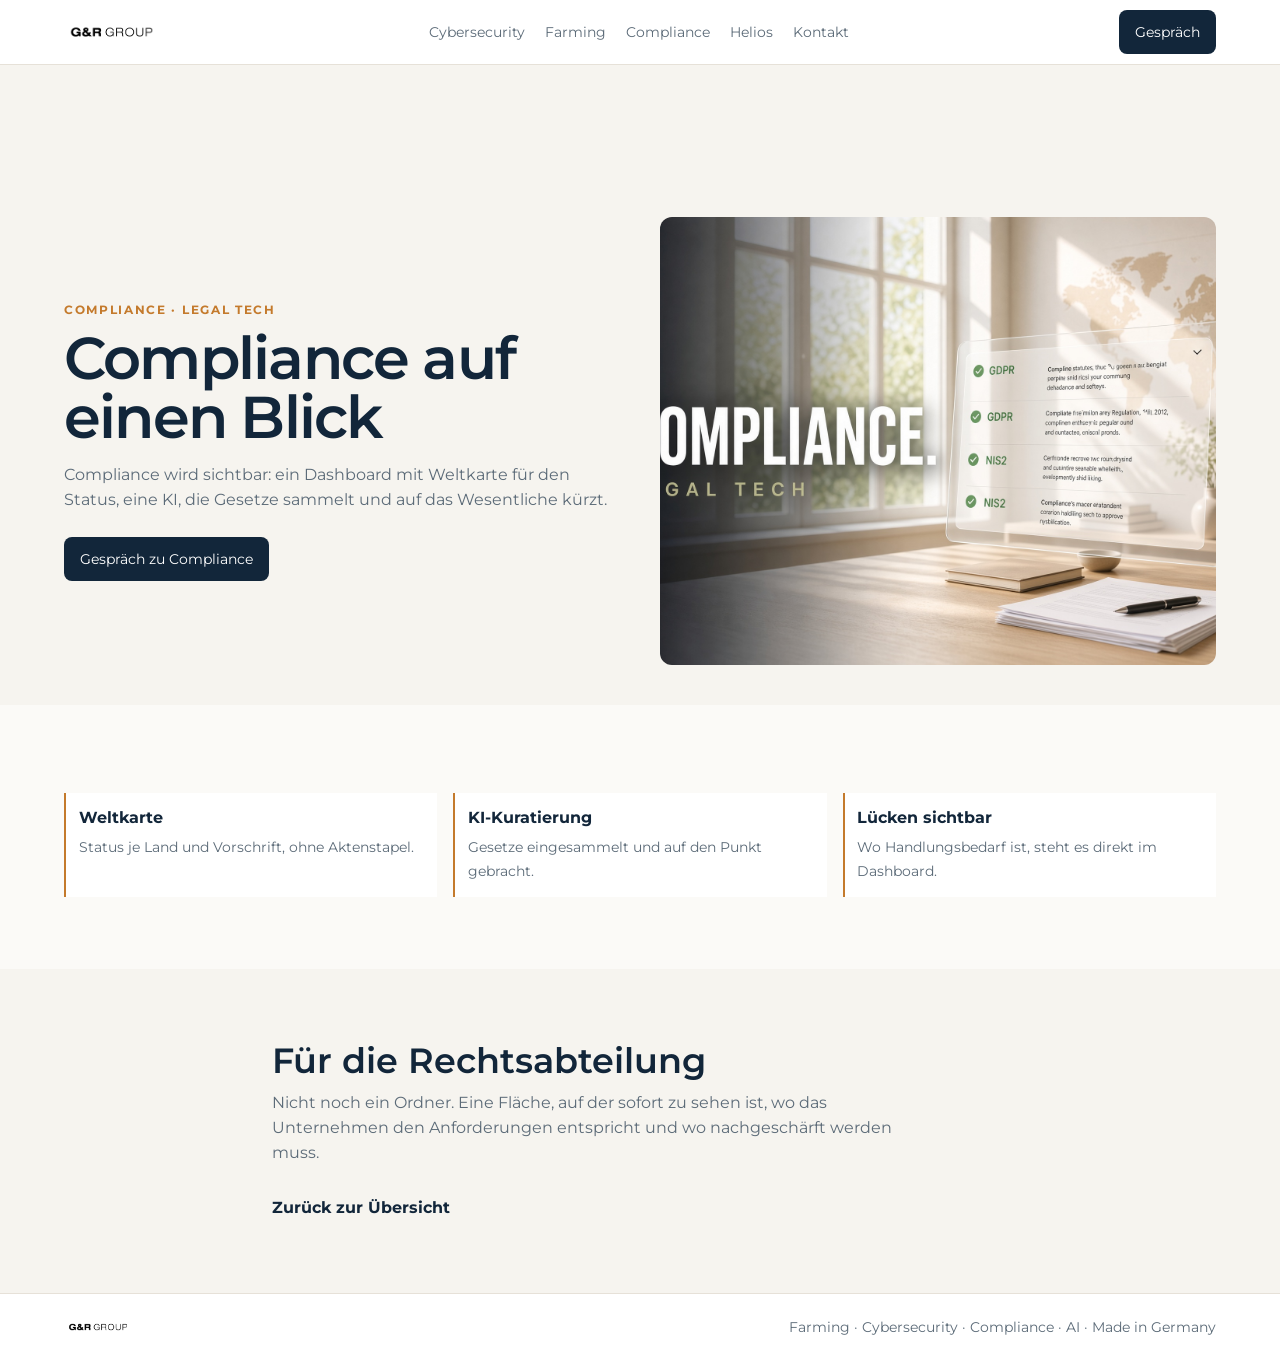
==== site/compliance.html @ ed14daca "Add product pages for Sentry, Farming, Compliance and Helios" ====
<!DOCTYPE html>
<html lang="de">
<head>
  <meta charset="UTF-8" />
  <meta name="viewport" content="width=device-width, initial-scale=1" />
  <title>Compliance · G&R Group</title>
  <meta name="description" content="Compliance wird sichtbar: Dashboard mit Weltkarte und KI, die Gesetze auf das Wesentliche kürzt." />
  <link rel="icon" href="favicon.svg" />
  <link rel="stylesheet" href="https://fonts.googleapis.com/css2?family=Montserrat:wght@500;600;700&display=swap" />
  <link rel="stylesheet" href="styles.css" />
</head>
<body>
  <header class="nav">
    <div class="wrap nav-inner">
      <a href="index.html"><img src="images/gr-group.png" alt="G&R Group" class="logo" /></a>
      <nav class="links" id="links">
        <a href="sentry.html">Cybersecurity</a>
        <a href="farming.html">Farming</a>
        <a href="compliance.html">Compliance</a>
        <a href="helios.html">Helios</a>
        <a href="index.html#kontakt">Kontakt</a>
      </nav>
      <div class="nav-actions">
        <a class="btn" href="index.html#kontakt">Gespräch</a>
        <button class="menu" id="menu" type="button" aria-label="Menü">Menü</button>
      </div>
    </div>
  </header>
  <main>
    <section class="hero page-hero">
      <div class="wrap hero-grid">
        <div>
          <p class="kicker">COMPLIANCE · LEGAL TECH</p>
          <h1>Compliance auf einen Blick</h1>
          <p class="lead">Compliance wird sichtbar: ein Dashboard mit Weltkarte für den Status, eine KI, die Gesetze sammelt und auf das Wesentliche kürzt.</p>
          <a class="btn" href="index.html#kontakt">Gespräch zu Compliance</a>
        </div>
        <img src="images/compliance.jpg" alt="Compliance" />
      </div>
    </section>
    <section>
      <div class="wrap">
        <div class="facts">
          <div class="fact"><strong>Weltkarte</strong><span>Status je Land und Vorschrift, ohne Aktenstapel.</span></div>
          <div class="fact"><strong>KI-Kuratierung</strong><span>Gesetze eingesammelt und auf den Punkt gebracht.</span></div>
          <div class="fact"><strong>Lücken sichtbar</strong><span>Wo Handlungsbedarf ist, steht es direkt im Dashboard.</span></div>
        </div>
      </div>
    </section>
    <section class="paper">
      <div class="wrap narrow">
        <h2>Für die Rechtsabteilung</h2>
        <p class="lead">Nicht noch ein Ordner. Eine Fläche, auf der sofort zu sehen ist, wo das Unternehmen den Anforderungen entspricht und wo nachgeschärft werden muss.</p>
        <a class="more" href="index.html">Zurück zur Übersicht</a>
      </div>
    </section>
  </main>
  <footer>
    <div class="wrap foot">
      <img src="images/gr-group.png" alt="G&R Group" class="foot-logo" />
      <p>Farming · Cybersecurity · Compliance · AI · Made in Germany</p>
    </div>
  </footer>
  <script src="app.js"></script>
</body>
</html>
---- site/styles.css ----
:root {
  --ink: #12263a;
  --muted: #5c6b78;
  --line: #e6e1d8;
  --paper: #f6f4ef;
  --bg: #fbfaf7;
  --copper: #c47a2c;
  --white: #fff;
}
* { box-sizing: border-box; margin: 0; padding: 0; }
html { scroll-behavior: smooth; }
body {
  font-family: Montserrat, "Segoe UI", sans-serif;
  color: var(--ink);
  background: var(--bg);
  line-height: 1.55;
}
img { max-width: 100%; display: block; }
a { color: inherit; text-decoration: none; }
.wrap { width: min(72rem, calc(100% - 2.5rem)); margin: 0 auto; }
.narrow { max-width: 46rem; }

.nav {
  position: sticky; top: 0; z-index: 20;
  background: rgba(255,255,255,.95);
  border-bottom: 1px solid var(--line);
  backdrop-filter: blur(10px);
}
.nav-inner { display: flex; align-items: center; justify-content: space-between; height: 4rem; gap: 1rem; }
.logo { height: 1.75rem; width: auto; }
.links { display: flex; gap: 1.25rem; color: var(--muted); font-size: .9rem; }
.links a:hover { color: var(--ink); }
.nav-actions { display: flex; align-items: center; gap: .5rem; }
.btn {
  display: inline-flex; align-items: center; justify-content: center;
  background: var(--ink); color: var(--white); font-weight: 600;
  padding: .7rem 1rem; border-radius: .5rem; border: 0; cursor: pointer; font: inherit; font-size: .9rem;
}
.menu {
  display: none; background: #fff; border: 1px solid var(--line); border-radius: .5rem;
  height: 2.75rem; padding: 0 .8rem; font: inherit; cursor: pointer;
}

.hero { background: var(--paper); }
.hero-grid { display: grid; grid-template-columns: 1fr 1fr; gap: 2.5rem; align-items: center; padding: 5rem 0; }
.hero img, .band img, .wide, .card img, .grid-2 img, .mini img {
  width: 100%; border-radius: .75rem; object-fit: cover;
}
.hero img { height: 28rem; }
.kicker { color: var(--copper); letter-spacing: .14em; font-size: .75rem; font-weight: 700; margin-bottom: .6rem; }
h1 { font-size: clamp(2.6rem, 5vw, 3.7rem); line-height: 1; letter-spacing: -.03em; font-weight: 600; margin-bottom: 1rem; }
h2 { font-size: clamp(1.7rem, 3vw, 2.2rem); line-height: 1.15; font-weight: 600; margin-bottom: .6rem; }
.lead { color: var(--muted); max-width: 40rem; margin-bottom: 1.5rem; }

section { padding: 4.5rem 0; }
.paper { background: var(--paper); }
.grid-4, .grid-2, .facts, .mini { display: grid; gap: 1rem; }
.grid-4 { grid-template-columns: repeat(4, 1fr); }
.grid-2, .mini { grid-template-columns: 1fr 1fr; margin-top: 1rem; }
.card { display: block; background: #fff; border: 1px solid var(--line); border-radius: .75rem; overflow: hidden; }
.card img { height: 11rem; border-radius: 0; }
.card div { padding: 1rem; }
.card h3 { font-size: 1rem; margin-bottom: .3rem; }
.card p { font-size: .85rem; color: var(--muted); }
.band { display: grid; grid-template-columns: 1fr 1fr; gap: 2rem; align-items: center; }
.band img { height: 20rem; }
.band.reverse { direction: rtl; }
.band.reverse > * { direction: ltr; }
.mini img { height: 13rem; }
.mini .contain { object-fit: contain; background: #fff; }
.wide { height: 22rem; margin-bottom: .25rem; }
.facts { grid-template-columns: repeat(3, 1fr); margin-top: 1rem; }
.fact { background: #fff; border-left: 2px solid var(--copper); padding: .8rem; }
.fact strong { display: block; margin-bottom: .25rem; }
.fact span { font-size: .85rem; color: var(--muted); }

form { display: grid; grid-template-columns: 1fr 1fr; gap: .7rem; }
form input, form textarea, form select {
  width: 100%; padding: .8rem; border: 1px solid var(--line); border-radius: .5rem; background: #fff; font: inherit;
}
form textarea { grid-column: 1 / -1; min-height: 8rem; }
.span { grid-column: 1 / -1; }
.more { display: inline-block; margin-top: .4rem; font-weight: 700; color: var(--ink); }
.more:hover { color: var(--copper); }
.page-hero { padding-bottom: 0; }
.page-hero .hero-grid { padding-bottom: 2.5rem; }

footer { background: #fff; border-top: 1px solid var(--line); padding: 1.4rem 0; color: var(--muted); font-size: .9rem; }
.foot { display: flex; justify-content: space-between; gap: .8rem; align-items: center; flex-wrap: wrap; }
.foot-logo { height: 1.25rem; width: auto; }

@media (max-width: 900px) {
  .links { display: none; }
  .links.open {
    display: flex; flex-direction: column; position: absolute; left: 0; right: 0; top: 4rem;
    background: #fff; border-bottom: 1px solid var(--line); padding: .6rem 1.2rem 1rem;
  }
  .links.open a { padding: .7rem 0; }
  .menu { display: inline-flex; }
  .hero-grid, .grid-4, .grid-2, .band, .facts, form, .mini { grid-template-columns: 1fr; }
  .band.reverse { direction: ltr; }
  .hero img, .band img { height: 16rem; }
  .hero-grid { padding: 3rem 0; }
}
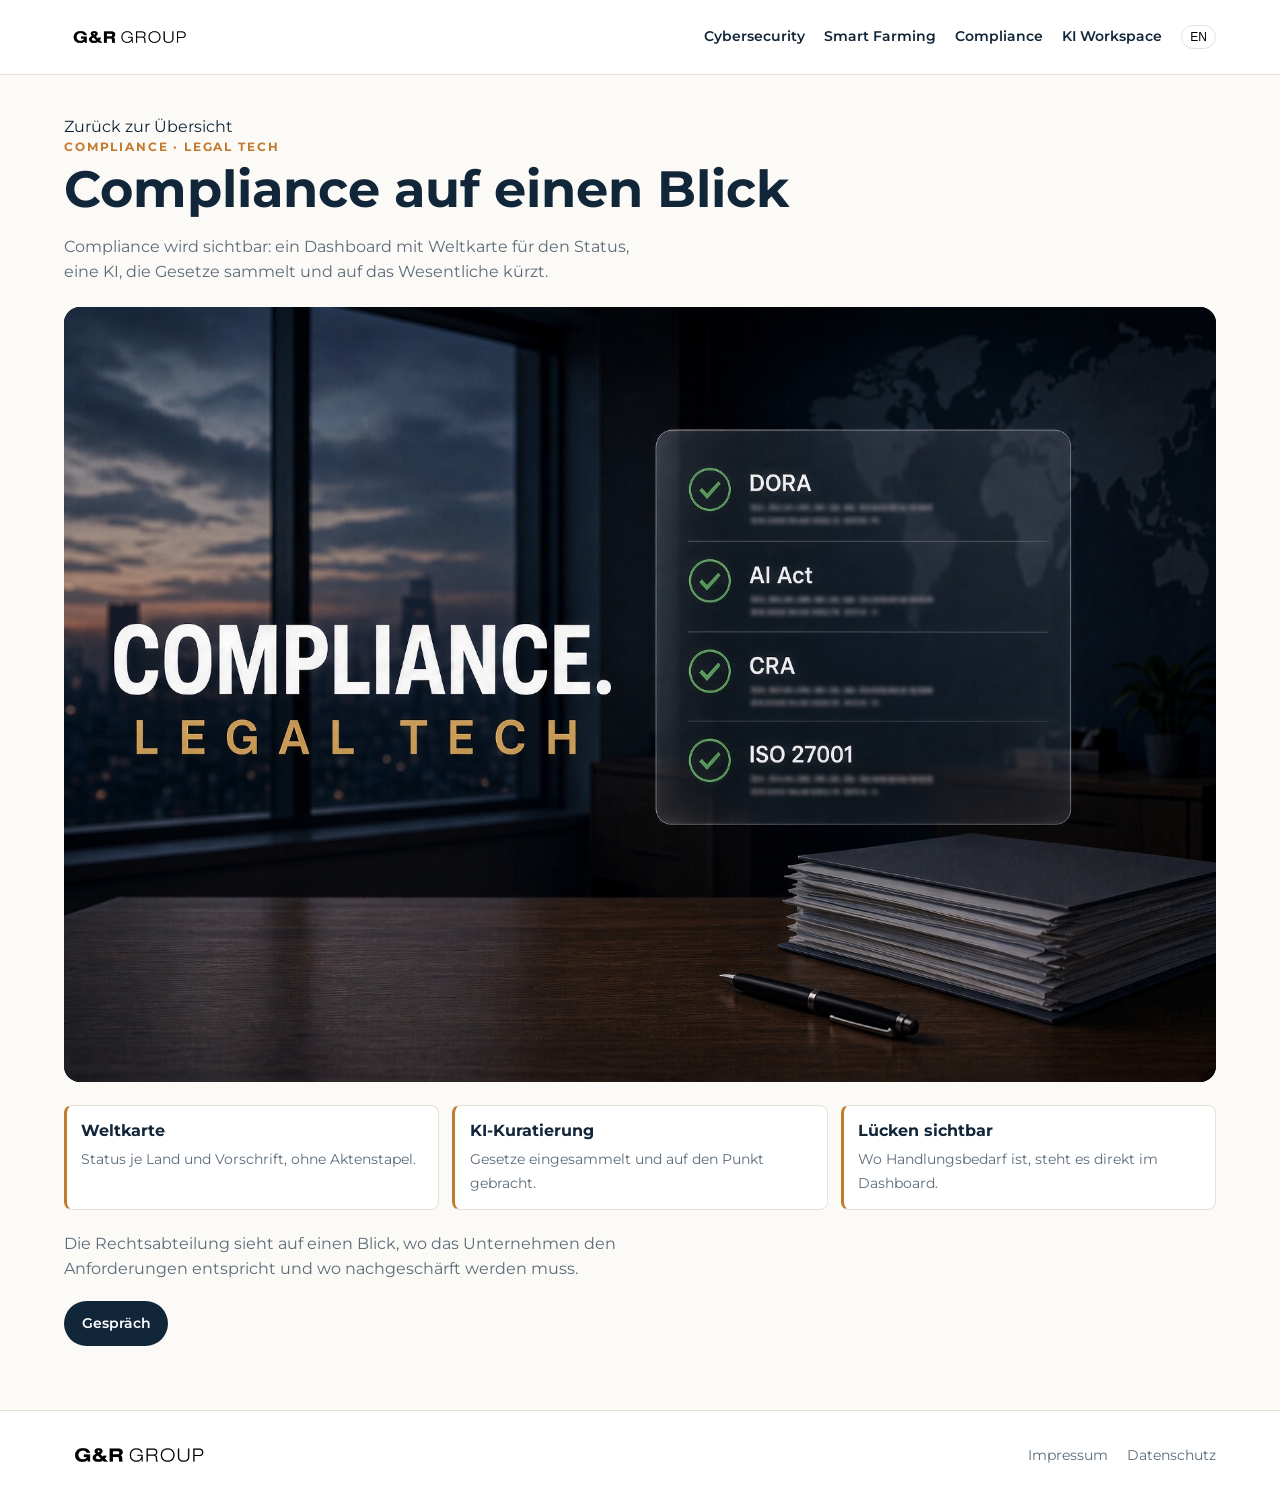
==== commit 14c5ef6f: "Update site: current pages, G&R logo, full images on small screens" ====
--- a/site/compliance.html
+++ b/site/compliance.html
@@ -4,61 +4,44 @@
   <meta charset="UTF-8" />
   <meta name="viewport" content="width=device-width, initial-scale=1" />
   <title>Compliance · G&R Group</title>
-  <meta name="description" content="Compliance wird sichtbar: Dashboard mit Weltkarte und KI, die Gesetze auf das Wesentliche kürzt." />
-  <link rel="icon" href="favicon.svg" />
+  <link rel="icon" href="favicon.svg" type="image/svg+xml" />
   <link rel="stylesheet" href="https://fonts.googleapis.com/css2?family=Montserrat:wght@500;600;700&display=swap" />
   <link rel="stylesheet" href="styles.css" />
 </head>
-<body>
+<body data-page="comp">
   <header class="nav">
     <div class="wrap nav-inner">
-      <a href="index.html"><img src="images/gr-group.png" alt="G&R Group" class="logo" /></a>
-      <nav class="links" id="links">
-        <a href="sentry.html">Cybersecurity</a>
-        <a href="farming.html">Farming</a>
-        <a href="compliance.html">Compliance</a>
-        <a href="helios.html">Helios</a>
-        <a href="index.html#kontakt">Kontakt</a>
+      <a href="index.html"><img src="images/logo.png" alt="G&R Group" class="logo" /></a>
+      <nav class="nav-links">
+        <a href="sentry.html" data-i18n="cyber">Cybersecurity</a>
+        <a href="farming.html" data-i18n="farming">Smart Farming</a>
+        <a href="compliance.html" data-i18n="compliance">Compliance</a>
+        <a href="helios.html" data-i18n="aios">KI Workspace</a>
+        <button class="lang" id="langBtn" type="button">EN</button>
       </nav>
-      <div class="nav-actions">
-        <a class="btn" href="index.html#kontakt">Gespräch</a>
-        <button class="menu" id="menu" type="button" aria-label="Menü">Menü</button>
-      </div>
     </div>
   </header>
-  <main>
-    <section class="hero page-hero">
-      <div class="wrap hero-grid">
-        <div>
-          <p class="kicker">COMPLIANCE · LEGAL TECH</p>
-          <h1>Compliance auf einen Blick</h1>
-          <p class="lead">Compliance wird sichtbar: ein Dashboard mit Weltkarte für den Status, eine KI, die Gesetze sammelt und auf das Wesentliche kürzt.</p>
-          <a class="btn" href="index.html#kontakt">Gespräch zu Compliance</a>
-        </div>
-        <img src="images/compliance.jpg" alt="Compliance" />
-      </div>
-    </section>
-    <section>
-      <div class="wrap">
-        <div class="facts">
-          <div class="fact"><strong>Weltkarte</strong><span>Status je Land und Vorschrift, ohne Aktenstapel.</span></div>
-          <div class="fact"><strong>KI-Kuratierung</strong><span>Gesetze eingesammelt und auf den Punkt gebracht.</span></div>
-          <div class="fact"><strong>Lücken sichtbar</strong><span>Wo Handlungsbedarf ist, steht es direkt im Dashboard.</span></div>
-        </div>
-      </div>
-    </section>
-    <section class="paper">
-      <div class="wrap narrow">
-        <h2>Für die Rechtsabteilung</h2>
-        <p class="lead">Nicht noch ein Ordner. Eine Fläche, auf der sofort zu sehen ist, wo das Unternehmen den Anforderungen entspricht und wo nachgeschärft werden muss.</p>
-        <a class="more" href="index.html">Zurück zur Übersicht</a>
-      </div>
-    </section>
+  <main class="wrap page">
+    <a class="back" href="index.html" data-i18n="backHome">Zurück zur Übersicht</a>
+    <p class="kicker">COMPLIANCE · LEGAL TECH</p>
+    <h1 data-i18n="compTitle">Compliance auf einen Blick</h1>
+    <p class="lead" data-i18n="compLead">Compliance wird sichtbar: ein Dashboard mit Weltkarte für den Status, eine KI, die Gesetze sammelt und auf das Wesentliche kürzt.</p>
+    <img class="hero-img" src="images/compliance.jpg" alt="Compliance" />
+    <div class="facts">
+      <div class="fact"><strong data-i18n="co1t">Weltkarte</strong><span data-i18n="co1d">Status je Land und Vorschrift, ohne Aktenstapel.</span></div>
+      <div class="fact"><strong data-i18n="co2t">KI-Kuratierung</strong><span data-i18n="co2d">Gesetze eingesammelt und auf den Punkt gebracht.</span></div>
+      <div class="fact"><strong data-i18n="co3t">Lücken sichtbar</strong><span data-i18n="co3d">Wo Handlungsbedarf ist, steht es direkt im Dashboard.</span></div>
+    </div>
+    <p class="lead" style="margin-top:1.4rem" data-i18n="compMore"></p>
+    <a class="btn" href="index.html#contact" data-i18n="talk">Gespräch</a>
   </main>
   <footer>
     <div class="wrap foot">
-      <img src="images/gr-group.png" alt="G&R Group" class="foot-logo" />
-      <p>Farming · Cybersecurity · Compliance · AI · Made in Germany</p>
+      <img src="images/logo.png" alt="G&R Group" class="foot-logo" />
+      <nav class="foot-links">
+        <a href="impressum.html">Impressum</a>
+        <a href="datenschutz.html">Datenschutz</a>
+      </nav>
     </div>
   </footer>
   <script src="app.js"></script>
--- a/site/styles.css
+++ b/site/styles.css
@@ -19,86 +19,59 @@
 a { color: inherit; text-decoration: none; }
 .wrap { width: min(72rem, calc(100% - 2.5rem)); margin: 0 auto; }
 .narrow { max-width: 46rem; }
-
 .nav {
   position: sticky; top: 0; z-index: 20;
   background: rgba(255,255,255,.95);
   border-bottom: 1px solid var(--line);
   backdrop-filter: blur(10px);
 }
-.nav-inner { display: flex; align-items: center; justify-content: space-between; height: 4rem; gap: 1rem; }
-.logo { height: 1.75rem; width: auto; }
-.links { display: flex; gap: 1.25rem; color: var(--muted); font-size: .9rem; }
-.links a:hover { color: var(--ink); }
-.nav-actions { display: flex; align-items: center; gap: .5rem; }
-.btn {
-  display: inline-flex; align-items: center; justify-content: center;
-  background: var(--ink); color: var(--white); font-weight: 600;
-  padding: .7rem 1rem; border-radius: .5rem; border: 0; cursor: pointer; font: inherit; font-size: .9rem;
+.nav-inner { display: flex; align-items: center; justify-content: space-between; height: 4.6rem; gap: 1rem; }
+.logo { height: 2.4rem; width: auto; }
+.nav-links { display: flex; gap: 1.2rem; align-items: center; font-size: .88rem; font-weight: 600; }
+.lang { border: 1px solid var(--line); padding: .25rem .5rem; border-radius: 999px; font-size: .75rem; background: #fff; }
+.hero { display: grid; grid-template-columns: 1fr 1.15fr; gap: 2rem; align-items: center; padding: 3rem 0 4rem; }
+.kicker { letter-spacing: .16em; font-size: .72rem; font-weight: 700; color: var(--copper); }
+h1 { font-size: clamp(2rem, 4vw, 3.2rem); line-height: 1.15; margin: .4rem 0 1rem; }
+.lead { color: var(--muted); max-width: 36rem; }
+.btn { display: inline-block; margin-top: 1.2rem; background: var(--ink); color: #fff; padding: .7rem 1.1rem; border-radius: 999px; font-weight: 600; font-size: .9rem; }
+.fields { padding: 1rem 0 3rem; }
+.fields h2 { margin: .3rem 0 .6rem; }
+.cards { display: grid; grid-template-columns: repeat(4, 1fr); gap: 1rem; margin-top: 1.4rem; }
+.card { display: block; background: #fff; border: 1px solid var(--line); border-radius: 12px; overflow: hidden; }
+.card img { height: auto; width: 100%; object-fit: contain; background: #0c1520; }
+.card div { padding: .9rem 1rem 1.1rem; }
+.card h3 { font-size: 1rem; margin-bottom: .3rem; }
+.card p { color: var(--muted); font-size: .88rem; }
+.band { display: grid; grid-template-columns: 1.1fr 1fr; gap: 2rem; align-items: center; padding: 3rem 0; }
+.band.flip .band-media { order: 2; }
+.band.flip .band-copy { order: 1; }
+.band-media img { width: 100%; height: auto; object-fit: contain; border-radius: 16px; background: #0c1520; }
+.band h2 { font-size: 1.7rem; margin: .3rem 0 .6rem; }
+.facts { display: grid; grid-template-columns: 1fr 1fr 1fr; gap: .8rem; margin-top: 1.2rem; }
+.fact { background: #fff; border: 1px solid var(--line); border-left: 3px solid var(--copper); padding: .8rem .9rem; border-radius: 8px; }
+.fact strong { display: block; margin-bottom: .2rem; }
+.fact span { color: var(--muted); font-size: .88rem; }
+.contact { padding: 3rem 0 4rem; }
+form { display: grid; gap: .7rem; margin-top: 1rem; }
+input, select, textarea {
+  font: inherit; padding: .7rem .8rem; border: 1px solid var(--line); border-radius: 8px; background: #fff;
 }
-.menu {
-  display: none; background: #fff; border: 1px solid var(--line); border-radius: .5rem;
-  height: 2.75rem; padding: 0 .8rem; font: inherit; cursor: pointer;
+button[type=submit] {
+  justify-self: start; background: var(--ink); color: #fff; border: 0; padding: .7rem 1.1rem; border-radius: 999px; font-weight: 600;
 }
-
-.hero { background: var(--paper); }
-.hero-grid { display: grid; grid-template-columns: 1fr 1fr; gap: 2.5rem; align-items: center; padding: 5rem 0; }
-.hero img, .band img, .wide, .card img, .grid-2 img, .mini img {
-  width: 100%; border-radius: .75rem; object-fit: cover;
-}
-.hero img { height: 28rem; }
-.kicker { color: var(--copper); letter-spacing: .14em; font-size: .75rem; font-weight: 700; margin-bottom: .6rem; }
-h1 { font-size: clamp(2.6rem, 5vw, 3.7rem); line-height: 1; letter-spacing: -.03em; font-weight: 600; margin-bottom: 1rem; }
-h2 { font-size: clamp(1.7rem, 3vw, 2.2rem); line-height: 1.15; font-weight: 600; margin-bottom: .6rem; }
-.lead { color: var(--muted); max-width: 40rem; margin-bottom: 1.5rem; }
-
-section { padding: 4.5rem 0; }
-.paper { background: var(--paper); }
-.grid-4, .grid-2, .facts, .mini { display: grid; gap: 1rem; }
-.grid-4 { grid-template-columns: repeat(4, 1fr); }
-.grid-2, .mini { grid-template-columns: 1fr 1fr; margin-top: 1rem; }
-.card { display: block; background: #fff; border: 1px solid var(--line); border-radius: .75rem; overflow: hidden; }
-.card img { height: 11rem; border-radius: 0; }
-.card div { padding: 1rem; }
-.card h3 { font-size: 1rem; margin-bottom: .3rem; }
-.card p { font-size: .85rem; color: var(--muted); }
-.band { display: grid; grid-template-columns: 1fr 1fr; gap: 2rem; align-items: center; }
-.band img { height: 20rem; }
-.band.reverse { direction: rtl; }
-.band.reverse > * { direction: ltr; }
-.mini img { height: 13rem; }
-.mini .contain { object-fit: contain; background: #fff; }
-.wide { height: 22rem; margin-bottom: .25rem; }
-.facts { grid-template-columns: repeat(3, 1fr); margin-top: 1rem; }
-.fact { background: #fff; border-left: 2px solid var(--copper); padding: .8rem; }
-.fact strong { display: block; margin-bottom: .25rem; }
-.fact span { font-size: .85rem; color: var(--muted); }
-
-form { display: grid; grid-template-columns: 1fr 1fr; gap: .7rem; }
-form input, form textarea, form select {
-  width: 100%; padding: .8rem; border: 1px solid var(--line); border-radius: .5rem; background: #fff; font: inherit;
-}
-form textarea { grid-column: 1 / -1; min-height: 8rem; }
-.span { grid-column: 1 / -1; }
-.more { display: inline-block; margin-top: .4rem; font-weight: 700; color: var(--ink); }
-.more:hover { color: var(--copper); }
-.page-hero { padding-bottom: 0; }
-.page-hero .hero-grid { padding-bottom: 2.5rem; }
-
 footer { background: #fff; border-top: 1px solid var(--line); padding: 1.4rem 0; color: var(--muted); font-size: .9rem; }
 .foot { display: flex; justify-content: space-between; gap: .8rem; align-items: center; flex-wrap: wrap; }
-.foot-logo { height: 1.25rem; width: auto; }
-
+.foot-logo { height: 2.75rem; width: auto; }
+.foot-links { display: flex; gap: 1.2rem; flex-wrap: wrap; margin-left: auto; }
+.legal-page { padding: 3rem 0 5rem; }
+.legal-page h1 { font-size: 2rem; margin: 0 0 1.2rem; }
+.legal-page h2 { font-size: 1.05rem; margin: 1.8rem 0 .5rem; }
+.legal-page p, .legal-page li { color: var(--muted); margin-bottom: .7rem; }
+.page { padding: 2.5rem 0 4rem; }
+.page h1 { margin-top: .2rem; }
+.page .hero-img { width: 100%; height: auto; object-fit: contain; border-radius: 16px; margin: 1.4rem 0; background: #0c1520; }
 @media (max-width: 900px) {
-  .links { display: none; }
-  .links.open {
-    display: flex; flex-direction: column; position: absolute; left: 0; right: 0; top: 4rem;
-    background: #fff; border-bottom: 1px solid var(--line); padding: .6rem 1.2rem 1rem;
-  }
-  .links.open a { padding: .7rem 0; }
-  .menu { display: inline-flex; }
-  .hero-grid, .grid-4, .grid-2, .band, .facts, form, .mini { grid-template-columns: 1fr; }
-  .band.reverse { direction: ltr; }
-  .hero img, .band img { height: 16rem; }
-  .hero-grid { padding: 3rem 0; }
+  .hero, .band, .band.flip, .cards, .facts { grid-template-columns: 1fr; }
+  .band.flip .band-media, .band.flip .band-copy { order: unset; }
+  .nav-links { display: none; }
 }
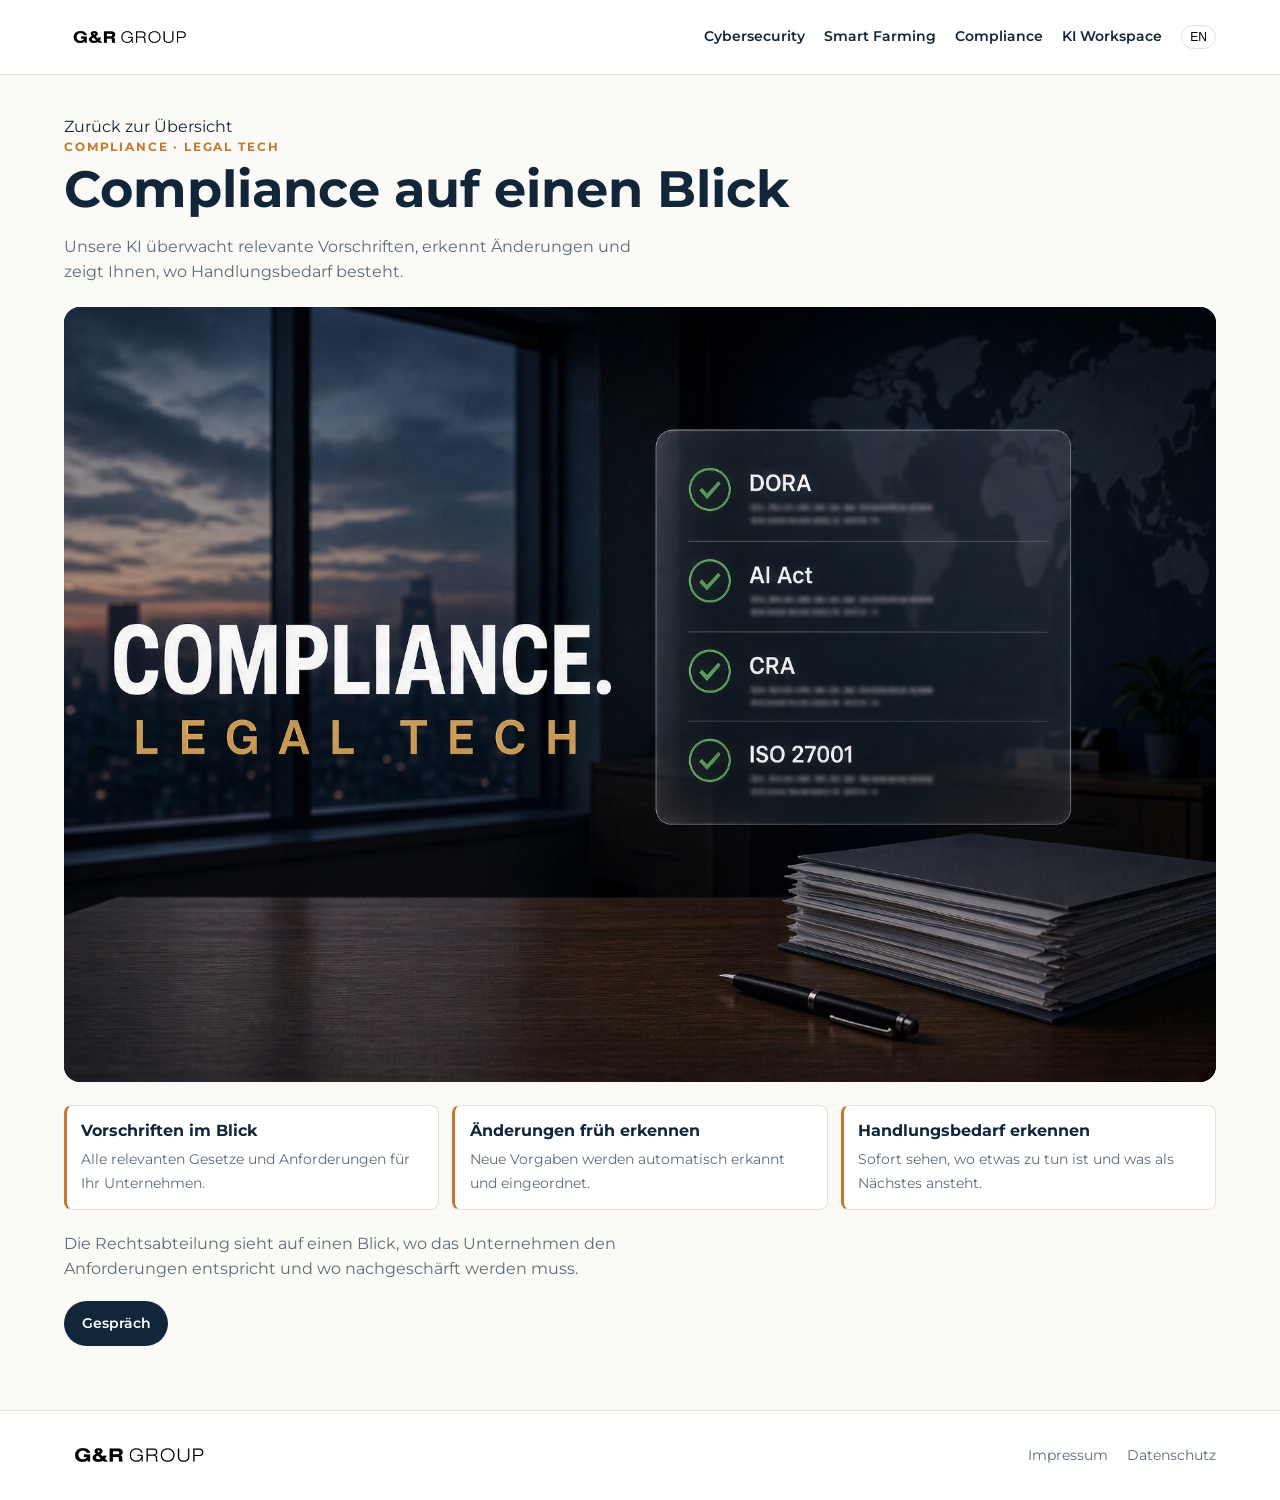
==== commit 69cc1814: "Rewrite compliance lead and three requirement cards" ====
--- a/site/compliance.html
+++ b/site/compliance.html
@@ -25,12 +25,12 @@
     <a class="back" href="index.html" data-i18n="backHome">Zurück zur Übersicht</a>
     <p class="kicker">COMPLIANCE · LEGAL TECH</p>
     <h1 data-i18n="compTitle">Compliance auf einen Blick</h1>
-    <p class="lead" data-i18n="compLead">Compliance wird sichtbar: ein Dashboard mit Weltkarte für den Status, eine KI, die Gesetze sammelt und auf das Wesentliche kürzt.</p>
+    <p class="lead" data-i18n="compLead">Unsere KI überwacht relevante Vorschriften, erkennt Änderungen und zeigt Ihnen, wo Handlungsbedarf besteht.</p>
     <img class="hero-img" src="images/compliance.jpg" alt="Compliance" />
     <div class="facts">
-      <div class="fact"><strong data-i18n="co1t">Weltkarte</strong><span data-i18n="co1d">Status je Land und Vorschrift, ohne Aktenstapel.</span></div>
-      <div class="fact"><strong data-i18n="co2t">KI-Kuratierung</strong><span data-i18n="co2d">Gesetze eingesammelt und auf den Punkt gebracht.</span></div>
-      <div class="fact"><strong data-i18n="co3t">Lücken sichtbar</strong><span data-i18n="co3d">Wo Handlungsbedarf ist, steht es direkt im Dashboard.</span></div>
+      <div class="fact"><strong data-i18n="co1t">Vorschriften im Blick</strong><span data-i18n="co1d">Alle relevanten Gesetze und Anforderungen für Ihr Unternehmen.</span></div>
+      <div class="fact"><strong data-i18n="co2t">Änderungen früh erkennen</strong><span data-i18n="co2d">Neue Vorgaben werden automatisch erkannt und eingeordnet.</span></div>
+      <div class="fact"><strong data-i18n="co3t">Handlungsbedarf erkennen</strong><span data-i18n="co3d">Sofort sehen, wo etwas zu tun ist und was als Nächstes ansteht.</span></div>
     </div>
     <p class="lead" style="margin-top:1.4rem" data-i18n="compMore"></p>
     <a class="btn" href="index.html#contact" data-i18n="talk">Gespräch</a>
